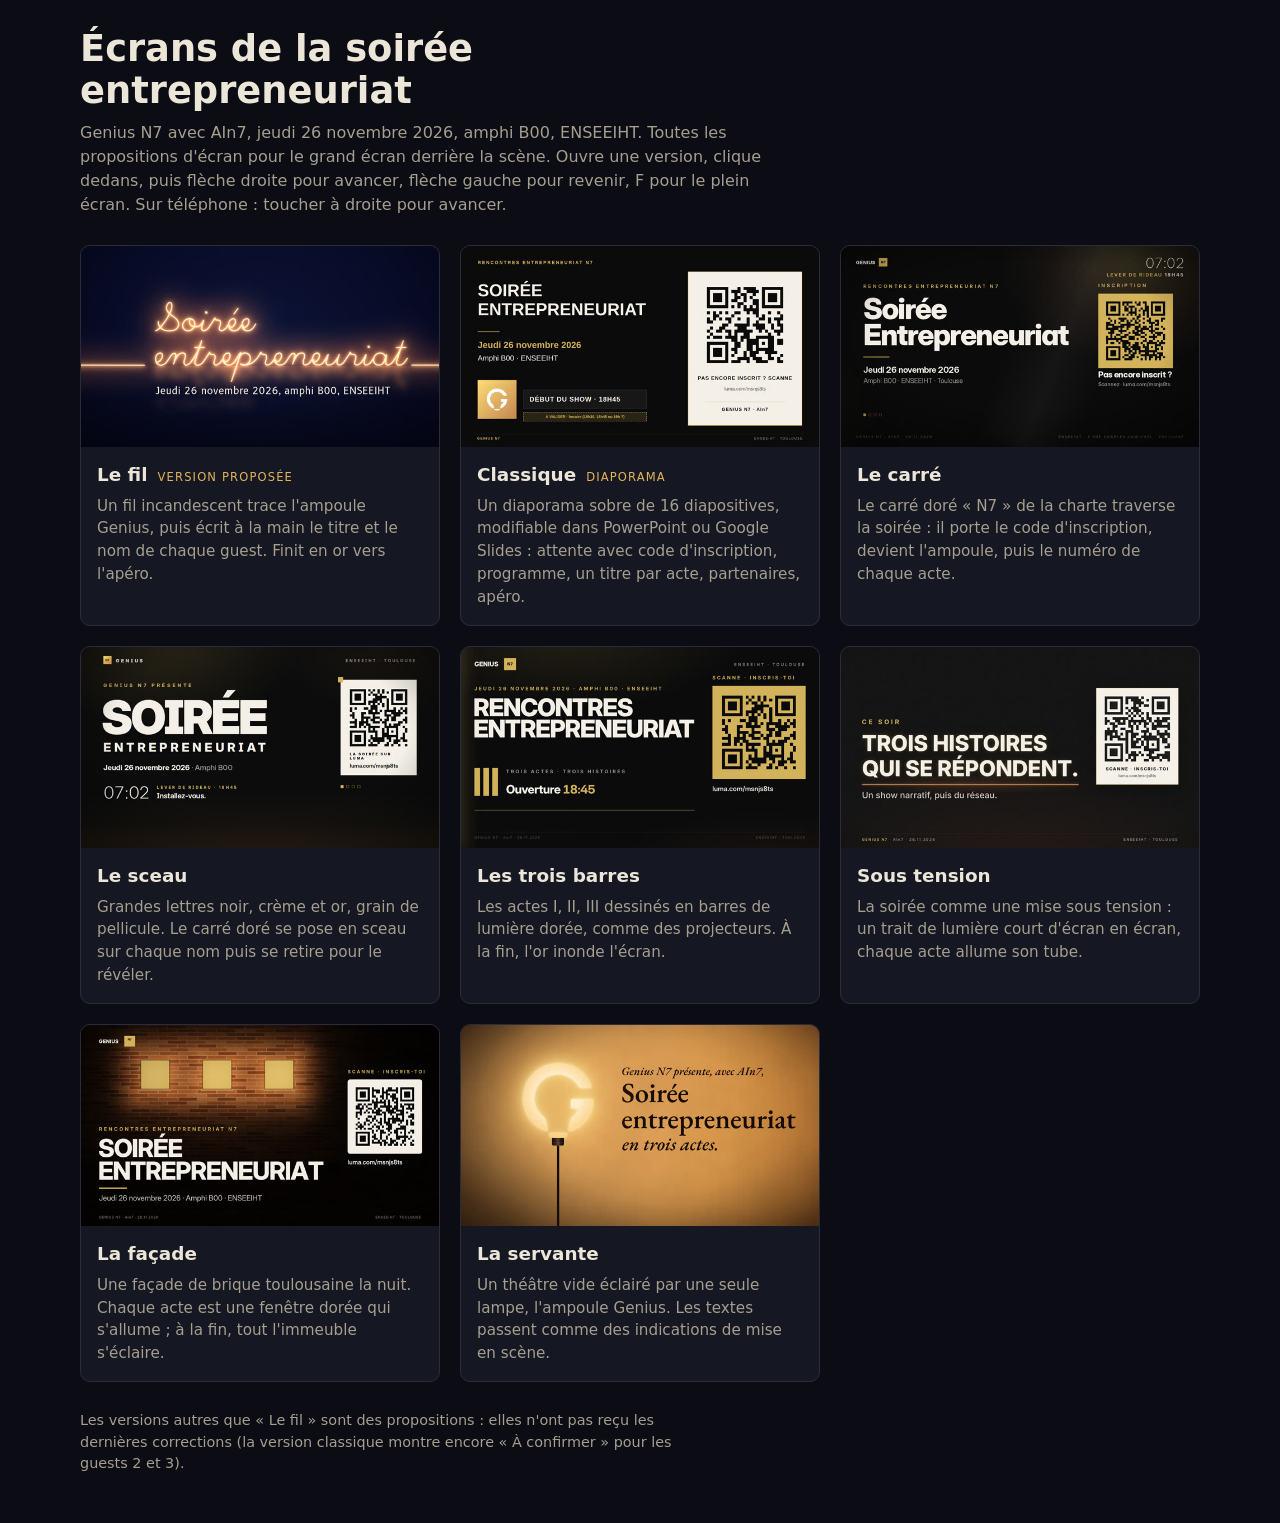
==== alternatives/index.html @ 1bc28244 "Galerie des propositions d'écran (alternatives/) Co-Authored-By: Claude Opus 5.5 <noreply@anthropic." ====
<!doctype html>
<html lang="fr">
<head>
<meta charset="utf-8">
<meta name="viewport" content="width=device-width, initial-scale=1, viewport-fit=cover">
<title>Écrans Genius N7</title>
<style>
  :root {
    --fond: #0b0c14; --carte: #151722; --trait: #2a2c3a; --texte: #ece6d8; --doux: #a59f90; --or: #e2b45a;
    color-scheme: dark;
  }
  * { box-sizing: border-box; }
  body {
    margin: 0; background: var(--fond); color: var(--texte);
    font: 16px/1.5 "Segoe UI", system-ui, -apple-system, sans-serif;
    padding-left: max(16px, env(safe-area-inset-left, 0px)); padding-right: max(16px, env(safe-area-inset-right, 0px));
    padding-block: 28px 48px;
  }
  main { max-width: 1120px; margin: 0 auto; display: grid; gap: 28px; }
  header { display: grid; gap: 8px; max-width: 68ch; }
  h1 { margin: 0; font-size: clamp(1.6rem, 4vw, 2.3rem); line-height: 1.15; text-wrap: balance; }
  header p { margin: 0; color: var(--doux); }
  .grille { display: grid; grid-template-columns: repeat(auto-fill, minmax(300px, 1fr)); gap: 20px; }
  a.carte {
    display: grid; grid-template-rows: auto 1fr; background: var(--carte); border: 1px solid var(--trait);
    border-radius: 10px; overflow: hidden; color: inherit; text-decoration: none; min-width: 0;
  }
  a.carte:hover, a.carte:focus-visible { border-color: var(--or); outline: none; }
  a.carte img { display: block; width: 100%; max-width: 100%; aspect-ratio: 16 / 9; object-fit: cover; background: #000; }
  .txt { padding: 14px 16px 16px; display: grid; gap: 6px; align-content: start; }
  .nom { display: flex; flex-wrap: wrap; align-items: baseline; gap: 4px 10px; }
  h2 { margin: 0; font-size: 1.15rem; }
  .etiquette { font-size: .72rem; letter-spacing: .1em; text-transform: uppercase; color: var(--or); }
  .txt p { margin: 0; color: var(--doux); font-size: .95rem; }
  footer { color: var(--doux); font-size: .9rem; max-width: 68ch; }
</style>
</head>
<body>
<main>
  <header>
    <h1>Écrans de la soirée entrepreneuriat</h1>
    <p>Genius N7 avec AIn7, jeudi 26 novembre 2026, amphi B00, ENSEEIHT. Toutes les propositions d'écran pour le grand écran derrière la scène. Ouvre une version, clique dedans, puis flèche droite pour avancer, flèche gauche pour revenir, F pour le plein écran. Sur téléphone : toucher à droite pour avancer.</p>
  </header>

  <div class="grille">
    <a class="carte" href="../">
      <img src="vignettes/fil.jpg" alt="Le fil : « Soirée entrepreneuriat » écrit en cursive lumineuse" loading="lazy">
      <div class="txt"><div class="nom"><h2>Le fil</h2><span class="etiquette">version proposée</span></div>
        <p>Un fil incandescent trace l'ampoule Genius, puis écrit à la main le titre et le nom de chaque guest. Finit en or vers l'apéro.</p></div>
    </a>
    <a class="carte" href="classique/">
      <img src="vignettes/classique.jpg" alt="Version classique : diapositive d'attente" loading="lazy">
      <div class="txt"><div class="nom"><h2>Classique</h2><span class="etiquette">diaporama</span></div>
        <p>Un diaporama sobre de 16 diapositives, modifiable dans PowerPoint ou Google Slides : attente avec code d'inscription, programme, un titre par acte, partenaires, apéro.</p></div>
    </a>
    <a class="carte" href="a/">
      <img src="vignettes/a.jpg" alt="Le carré : écran d'attente" loading="lazy">
      <div class="txt"><div class="nom"><h2>Le carré</h2></div>
        <p>Le carré doré « N7 » de la charte traverse la soirée : il porte le code d'inscription, devient l'ampoule, puis le numéro de chaque acte.</p></div>
    </a>
    <a class="carte" href="b/">
      <img src="vignettes/b.jpg" alt="Le sceau : écran d'attente" loading="lazy">
      <div class="txt"><div class="nom"><h2>Le sceau</h2></div>
        <p>Grandes lettres noir, crème et or, grain de pellicule. Le carré doré se pose en sceau sur chaque nom puis se retire pour le révéler.</p></div>
    </a>
    <a class="carte" href="c/">
      <img src="vignettes/c.jpg" alt="Les trois barres : écran d'attente" loading="lazy">
      <div class="txt"><div class="nom"><h2>Les trois barres</h2></div>
        <p>Les actes I, II, III dessinés en barres de lumière dorée, comme des projecteurs. À la fin, l'or inonde l'écran.</p></div>
    </a>
    <a class="carte" href="max-1/">
      <img src="vignettes/max-1.jpg" alt="Sous tension : écran d'attente" loading="lazy">
      <div class="txt"><div class="nom"><h2>Sous tension</h2></div>
        <p>La soirée comme une mise sous tension : un trait de lumière court d'écran en écran, chaque acte allume son tube.</p></div>
    </a>
    <a class="carte" href="max-2/">
      <img src="vignettes/max-2.jpg" alt="La façade : écran d'attente" loading="lazy">
      <div class="txt"><div class="nom"><h2>La façade</h2></div>
        <p>Une façade de brique toulousaine la nuit. Chaque acte est une fenêtre dorée qui s'allume ; à la fin, tout l'immeuble s'éclaire.</p></div>
    </a>
    <a class="carte" href="max-4/">
      <img src="vignettes/max-4.jpg" alt="La servante : écran d'attente" loading="lazy">
      <div class="txt"><div class="nom"><h2>La servante</h2></div>
        <p>Un théâtre vide éclairé par une seule lampe, l'ampoule Genius. Les textes passent comme des indications de mise en scène.</p></div>
    </a>
  </div>

  <footer>Les versions autres que « Le fil » sont des propositions : elles n'ont pas reçu les dernières corrections (la version classique montre encore « À confirmer » pour les guests 2 et 3).</footer>
</main>
</body>
</html>
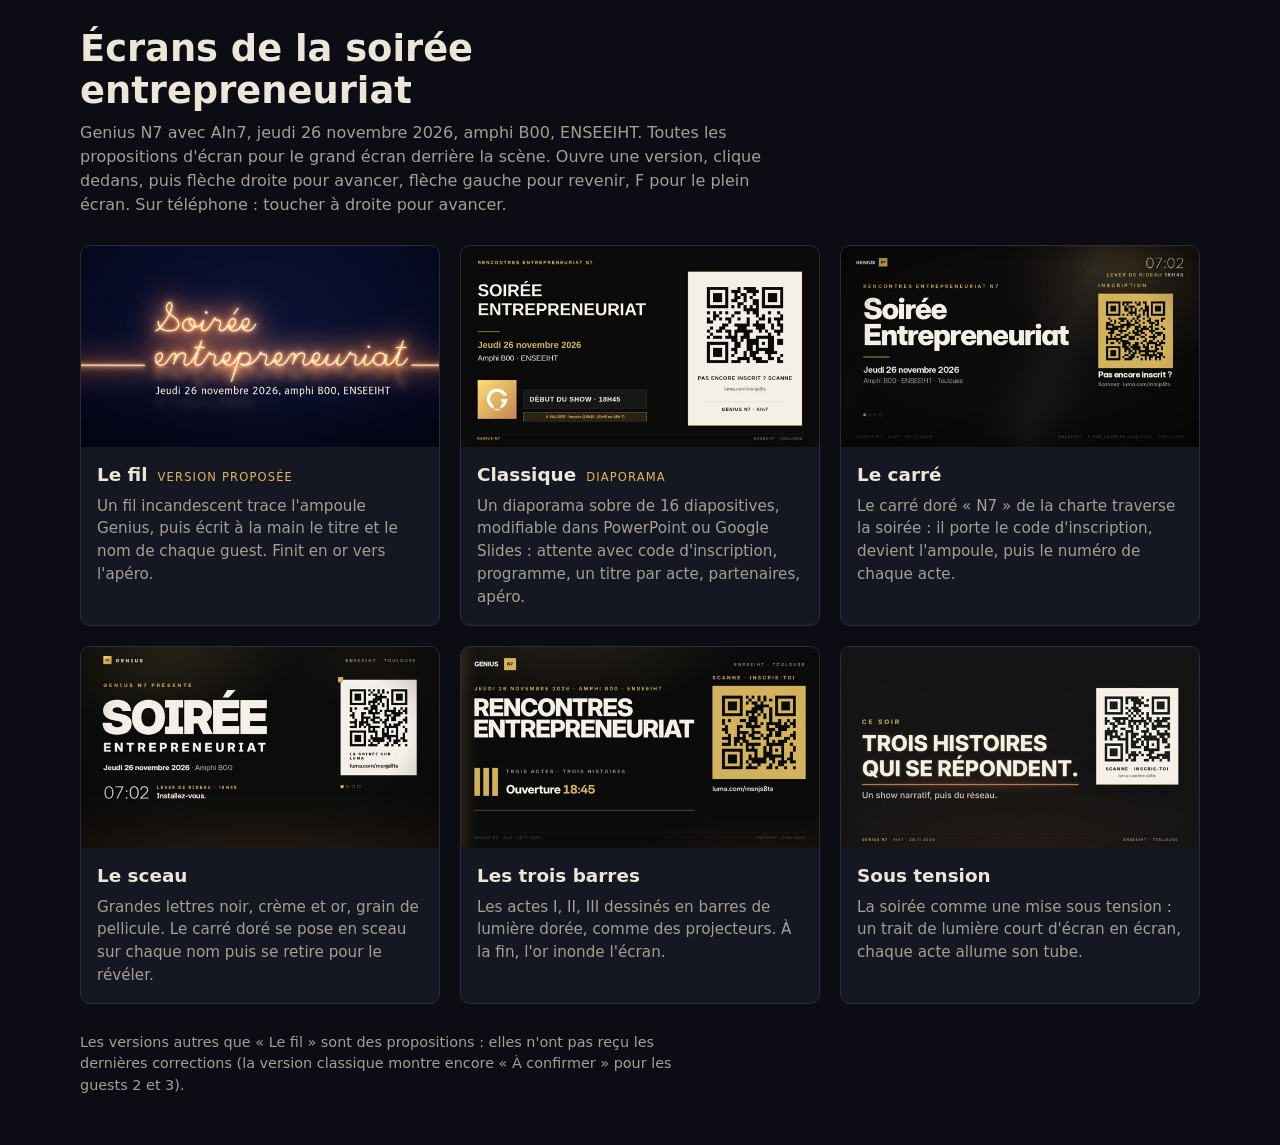
==== commit 78f3f526: "Galerie : retrait de La façade et de La servante Co-Authored-By: Claude Opus 5.5 <noreply@anthropic." ====
--- a/alternatives/index.html
+++ b/alternatives/index.html
@@ -73,16 +73,6 @@
       <div class="txt"><div class="nom"><h2>Sous tension</h2></div>
         <p>La soirée comme une mise sous tension : un trait de lumière court d'écran en écran, chaque acte allume son tube.</p></div>
     </a>
-    <a class="carte" href="max-2/">
-      <img src="vignettes/max-2.jpg" alt="La façade : écran d'attente" loading="lazy">
-      <div class="txt"><div class="nom"><h2>La façade</h2></div>
-        <p>Une façade de brique toulousaine la nuit. Chaque acte est une fenêtre dorée qui s'allume ; à la fin, tout l'immeuble s'éclaire.</p></div>
-    </a>
-    <a class="carte" href="max-4/">
-      <img src="vignettes/max-4.jpg" alt="La servante : écran d'attente" loading="lazy">
-      <div class="txt"><div class="nom"><h2>La servante</h2></div>
-        <p>Un théâtre vide éclairé par une seule lampe, l'ampoule Genius. Les textes passent comme des indications de mise en scène.</p></div>
-    </a>
   </div>
 
   <footer>Les versions autres que « Le fil » sont des propositions : elles n'ont pas reçu les dernières corrections (la version classique montre encore « À confirmer » pour les guests 2 et 3).</footer>
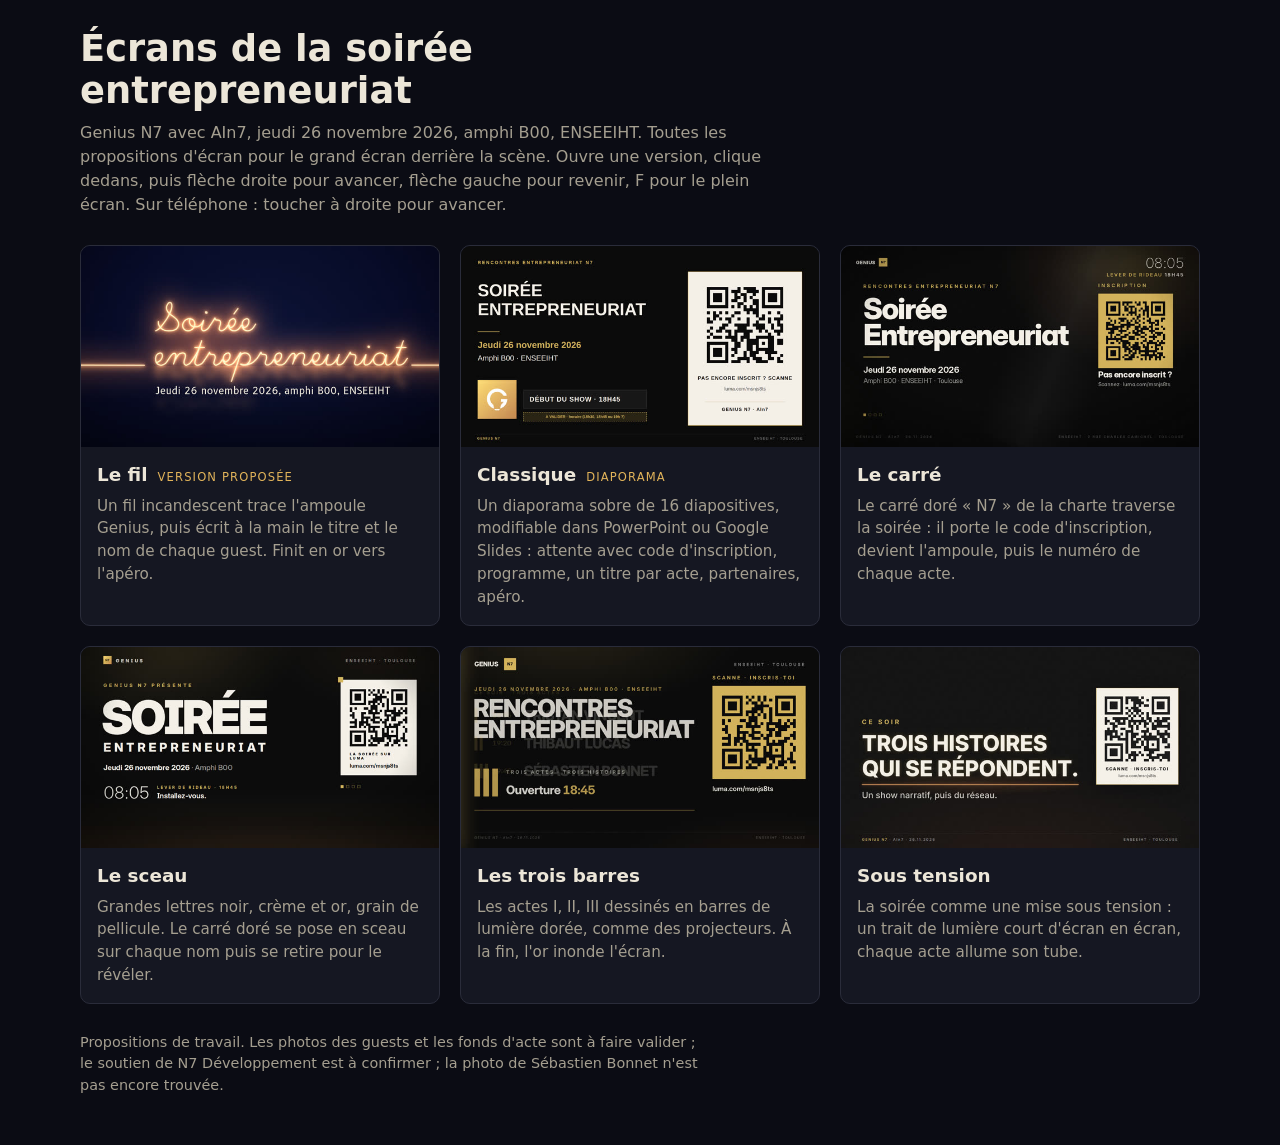
==== commit cfac31ea: "Galerie : versions complétées (guests, logos, fonds proposés) Co-Authored-By: Claude Opus 5.5 <norep" ====
--- a/alternatives/index.html
+++ b/alternatives/index.html
@@ -75,7 +75,7 @@
     </a>
   </div>
 
-  <footer>Les versions autres que « Le fil » sont des propositions : elles n'ont pas reçu les dernières corrections (la version classique montre encore « À confirmer » pour les guests 2 et 3).</footer>
+  <footer>Propositions de travail. Les photos des guests et les fonds d'acte sont à faire valider ; le soutien de N7 Développement est à confirmer ; la photo de Sébastien Bonnet n'est pas encore trouvée.</footer>
 </main>
 </body>
 </html>
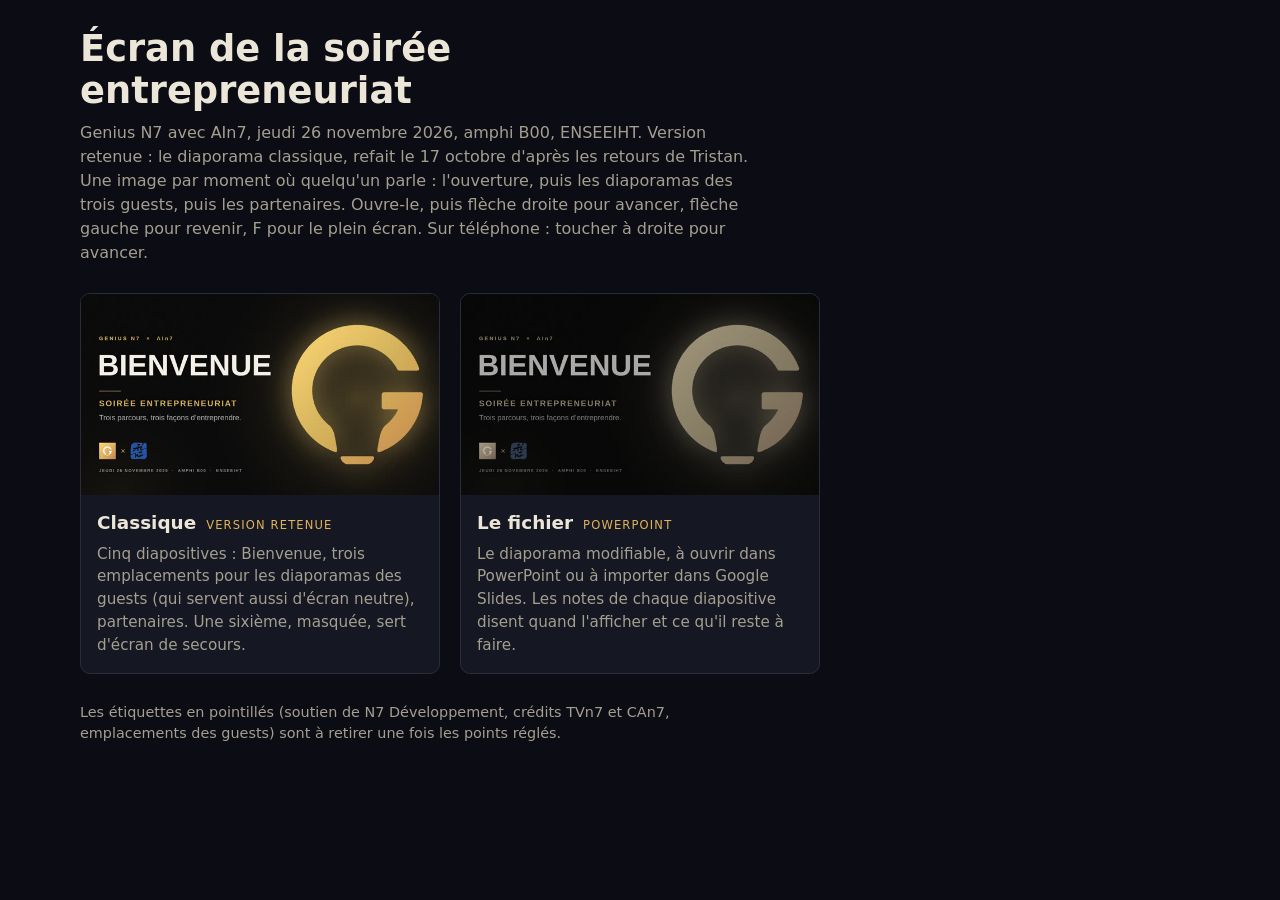
==== commit ff738361: "Version classique retenue et refaite d'après les retours de Tristan ; autres versions et photos reti" ====
--- a/alternatives/index.html
+++ b/alternatives/index.html
@@ -3,7 +3,7 @@
 <head>
 <meta charset="utf-8">
 <meta name="viewport" content="width=device-width, initial-scale=1, viewport-fit=cover">
-<title>Écrans Genius N7</title>
+<title>Écran Genius N7</title>
 <style>
   :root {
     --fond: #0b0c14; --carte: #151722; --trait: #2a2c3a; --texte: #ece6d8; --doux: #a59f90; --or: #e2b45a;
@@ -38,44 +38,24 @@
 <body>
 <main>
   <header>
-    <h1>Écrans de la soirée entrepreneuriat</h1>
-    <p>Genius N7 avec AIn7, jeudi 26 novembre 2026, amphi B00, ENSEEIHT. Toutes les propositions d'écran pour le grand écran derrière la scène. Ouvre une version, clique dedans, puis flèche droite pour avancer, flèche gauche pour revenir, F pour le plein écran. Sur téléphone : toucher à droite pour avancer.</p>
+    <h1>Écran de la soirée entrepreneuriat</h1>
+    <p>Genius N7 avec AIn7, jeudi 26 novembre 2026, amphi B00, ENSEEIHT. Version retenue : le diaporama classique, refait le 17 octobre d'après les retours de Tristan. Une image par moment où quelqu'un parle : l'ouverture, puis les diaporamas des trois guests, puis les partenaires. Ouvre-le, puis flèche droite pour avancer, flèche gauche pour revenir, F pour le plein écran. Sur téléphone : toucher à droite pour avancer.</p>
   </header>
 
   <div class="grille">
-    <a class="carte" href="../">
-      <img src="vignettes/fil.jpg" alt="Le fil : « Soirée entrepreneuriat » écrit en cursive lumineuse" loading="lazy">
-      <div class="txt"><div class="nom"><h2>Le fil</h2><span class="etiquette">version proposée</span></div>
-        <p>Un fil incandescent trace l'ampoule Genius, puis écrit à la main le titre et le nom de chaque guest. Finit en or vers l'apéro.</p></div>
+    <a class="carte" href="classique/">
+      <img src="vignettes/classique.jpg" alt="Diapositive d'ouverture : « Bienvenue », avec le G de Genius allumé" loading="lazy">
+      <div class="txt"><div class="nom"><h2>Classique</h2><span class="etiquette">version retenue</span></div>
+        <p>Cinq diapositives : Bienvenue, trois emplacements pour les diaporamas des guests (qui servent aussi d'écran neutre), partenaires. Une sixième, masquée, sert d'écran de secours.</p></div>
     </a>
-    <a class="carte" href="classique/">
-      <img src="vignettes/classique.jpg" alt="Version classique : diapositive d'attente" loading="lazy">
-      <div class="txt"><div class="nom"><h2>Classique</h2><span class="etiquette">diaporama</span></div>
-        <p>Un diaporama sobre de 16 diapositives, modifiable dans PowerPoint ou Google Slides : attente avec code d'inscription, programme, un titre par acte, partenaires, apéro.</p></div>
-    </a>
-    <a class="carte" href="a/">
-      <img src="vignettes/a.jpg" alt="Le carré : écran d'attente" loading="lazy">
-      <div class="txt"><div class="nom"><h2>Le carré</h2></div>
-        <p>Le carré doré « N7 » de la charte traverse la soirée : il porte le code d'inscription, devient l'ampoule, puis le numéro de chaque acte.</p></div>
-    </a>
-    <a class="carte" href="b/">
-      <img src="vignettes/b.jpg" alt="Le sceau : écran d'attente" loading="lazy">
-      <div class="txt"><div class="nom"><h2>Le sceau</h2></div>
-        <p>Grandes lettres noir, crème et or, grain de pellicule. Le carré doré se pose en sceau sur chaque nom puis se retire pour le révéler.</p></div>
-    </a>
-    <a class="carte" href="c/">
-      <img src="vignettes/c.jpg" alt="Les trois barres : écran d'attente" loading="lazy">
-      <div class="txt"><div class="nom"><h2>Les trois barres</h2></div>
-        <p>Les actes I, II, III dessinés en barres de lumière dorée, comme des projecteurs. À la fin, l'or inonde l'écran.</p></div>
-    </a>
-    <a class="carte" href="max-1/">
-      <img src="vignettes/max-1.jpg" alt="Sous tension : écran d'attente" loading="lazy">
-      <div class="txt"><div class="nom"><h2>Sous tension</h2></div>
-        <p>La soirée comme une mise sous tension : un trait de lumière court d'écran en écran, chaque acte allume son tube.</p></div>
+    <a class="carte" href="classique/ecran-soiree.pptx">
+      <img src="vignettes/classique.jpg" alt="" loading="lazy" style="filter:grayscale(.6) brightness(.7)">
+      <div class="txt"><div class="nom"><h2>Le fichier</h2><span class="etiquette">PowerPoint</span></div>
+        <p>Le diaporama modifiable, à ouvrir dans PowerPoint ou à importer dans Google Slides. Les notes de chaque diapositive disent quand l'afficher et ce qu'il reste à faire.</p></div>
     </a>
   </div>
 
-  <footer>Propositions de travail. Les photos des guests et les fonds d'acte sont à faire valider ; le soutien de N7 Développement est à confirmer ; la photo de Sébastien Bonnet n'est pas encore trouvée.</footer>
+  <footer>Les étiquettes en pointillés (soutien de N7 Développement, crédits TVn7 et CAn7, emplacements des guests) sont à retirer une fois les points réglés.</footer>
 </main>
 </body>
 </html>
